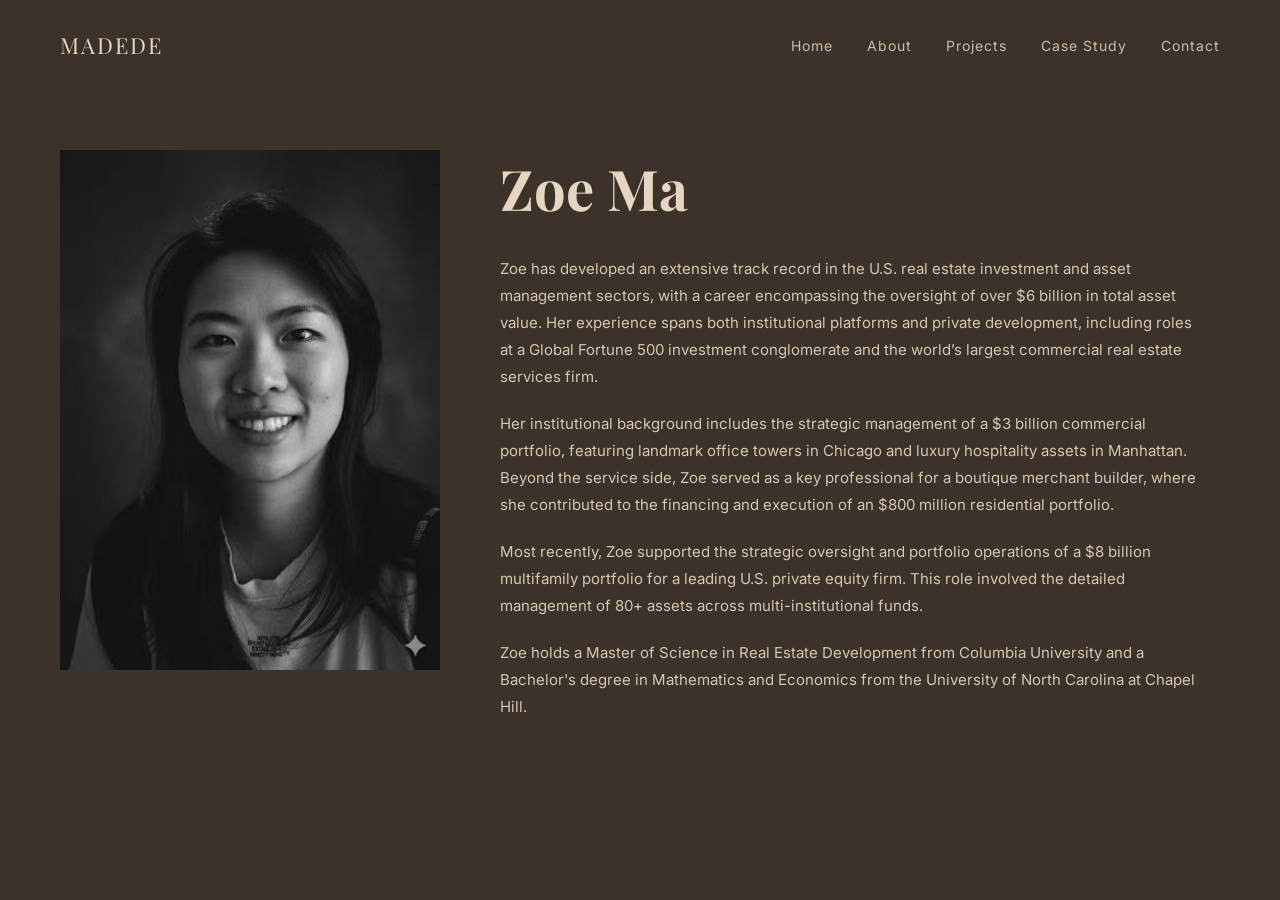
==== about.html @ 67b1635e "Add placeholder for Case study page & add projects page" ====
<!DOCTYPE html>
<html lang="en">
<head>
  <meta charset="UTF-8">
  <title>Zoe Ma | Madede</title>
  <meta name="viewport" content="width=device-width, initial-scale=1.0">

  <!-- Fonts -->
  <link href="https://fonts.googleapis.com/css2?family=Playfair+Display:wght@400;500;600&family=Inter:wght@300;400&display=swap" rel="stylesheet">

  <style>
    * {
      margin: 0;
      padding: 0;
      box-sizing: border-box;
    }

    body {
      background-color: #3b3229;
      color: #d6c7b4;
      font-family: 'Inter', sans-serif;
    }

    /* NAVIGATION */
    nav {
      display: flex;
      justify-content: space-between;
      align-items: center;
      padding: 30px 60px;
    }

    .logo {
      font-family: 'Playfair Display', serif;
      font-size: 22px;
      letter-spacing: 2px;
      color: #e6d6c1;
    }

    .nav-links a {
      margin-left: 30px;
      text-decoration: none;
      color: #cdbda8;
      font-size: 14px;
      letter-spacing: 1px;
      transition: opacity 0.3s ease;
    }

    .nav-links a:hover {
      opacity: 0.7;
    }

    /* MAIN SECTION */
    .container {
      display: flex;
      align-items: flex-start;
      padding: 60px;
      gap: 60px;
      max-width: 1400px;
      margin: auto;
    }

    .profile-image img {
      width: 380px;
      height: auto;
      object-fit: cover;
    }

    .content {
      max-width: 700px;
    }

    .content h1 {
      font-family: 'Playfair Display', serif;
      font-size: 56px;
      margin-bottom: 30px;
      color: #e6d6c1;
    }

    .content p {
      font-size: 15px;
      line-height: 1.8;
      margin-bottom: 20px;
      color: #d6c7b4;
    }

    .contact-link {
      margin-top: 20px;
      display: inline-block;
      color: #e6d6c1;
      text-decoration: underline;
      font-size: 14px;
    }

    /* Responsive */
    @media (max-width: 900px) {
      .container {
        flex-direction: column;
        padding: 40px;
      }

      .profile-image img {
        width: 100%;
      }

      .content h1 {
        font-size: 42px;
      }
    }
  </style>
</head>

<body>

  <nav>
    <div class="logo">
      MADEDE
    </div>

    <div class="nav-links">
      <a href="index.html">Home</a>
      <a href="about.html">About</a>
      <a href="projects.html">Projects</a>
      <a href="case-study.html">Case Study</a>
      <a href="contact.html">Contact</a>
    </div>
  </nav>

  <section class="container">
    <div class="profile-image">
      <img src="zoe.jpg" alt="Zoe Ma">
    </div>

    <div class="content">
      <h1>Zoe Ma</h1>

      <p>
        Zoe has developed an extensive track record in the U.S. real estate investment and asset management sectors, with a career encompassing the oversight of over $6 billion in total asset value. Her experience spans both institutional platforms and private development, including roles at a Global Fortune 500 investment conglomerate and the world’s largest commercial real estate services firm.
      </p>

      <p>
        Her institutional background includes the strategic management of a $3 billion commercial portfolio, featuring landmark office towers in Chicago and luxury hospitality assets in Manhattan. Beyond the service side, Zoe served as a key professional for a boutique merchant builder, where she contributed to the financing and execution of an $800 million residential portfolio.
      </p>

      <p>
        Most recently, Zoe supported the strategic oversight and portfolio operations of a $8 billion multifamily portfolio for a leading U.S. private equity firm. This role involved the detailed management of 80+ assets across multi-institutional funds.
      </p>

      <p>
        Zoe holds a Master of Science in Real Estate Development from Columbia University and a Bachelor's degree in Mathematics and Economics from the University of North Carolina at Chapel Hill.
      </p>

    </div>
  </section>

</body>
</html>
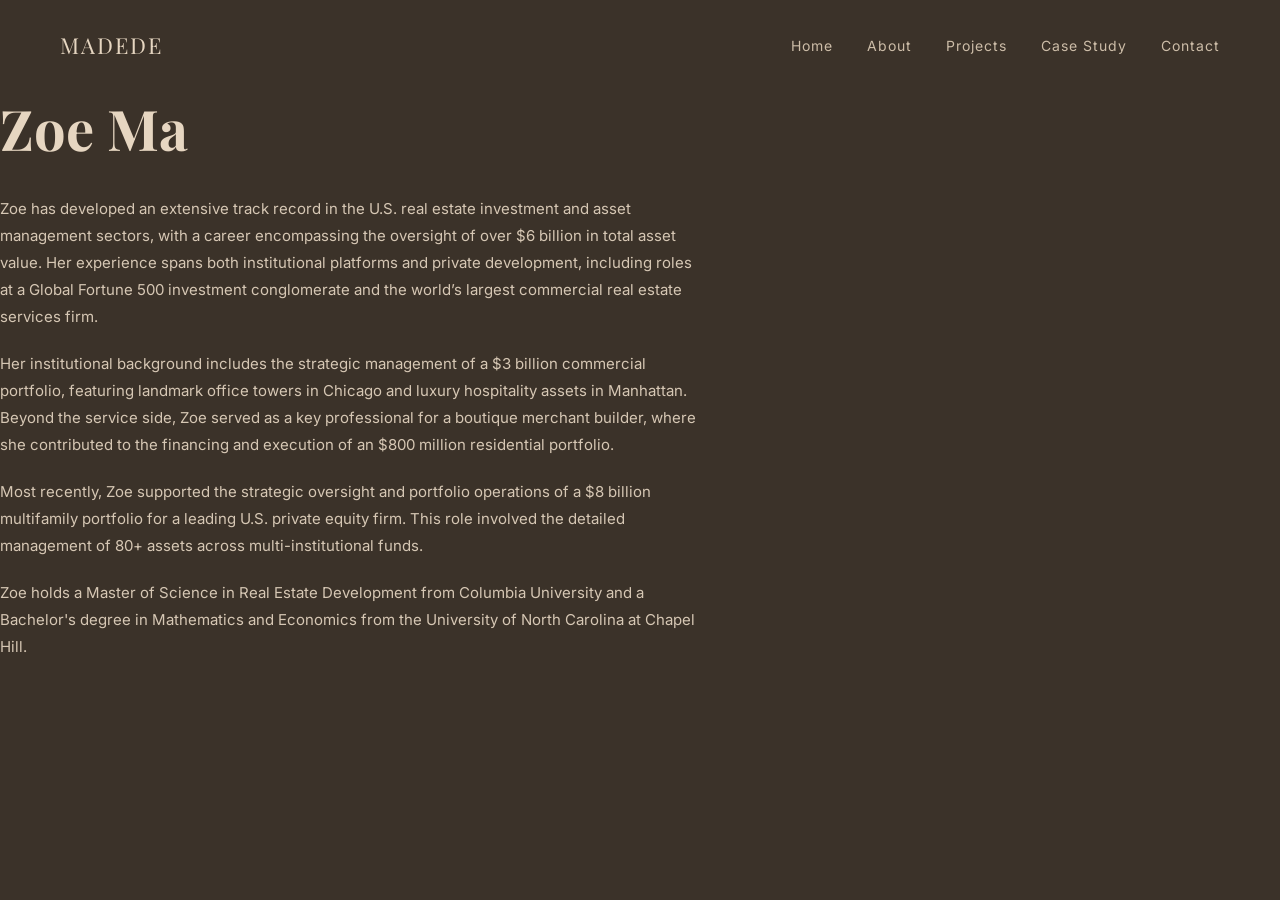
==== commit 7ffed98d: "Update about.html" ====
--- a/about.html
+++ b/about.html
@@ -29,11 +29,16 @@
       padding: 30px 60px;
     }
 
-    .logo {
+    .logo a {
       font-family: 'Playfair Display', serif;
       font-size: 22px;
       letter-spacing: 2px;
       color: #e6d6c1;
+      text-decoration: none;
+    }
+
+    .logo a:hover {
+      opacity: 0.8;
     }
 
     .nav-links a {
@@ -113,7 +118,7 @@
 
   <nav>
     <div class="logo">
-      MADEDE
+      <a href="index.html">MADEDE</a>
     </div>
 
     <div class="nav-links">
@@ -125,10 +130,10 @@
     </div>
   </nav>
 
-  <section class="container">
+  <!-- <section class="container">
     <div class="profile-image">
       <img src="zoe.jpg" alt="Zoe Ma">
-    </div>
+    </div> -->
 
     <div class="content">
       <h1>Zoe Ma</h1>
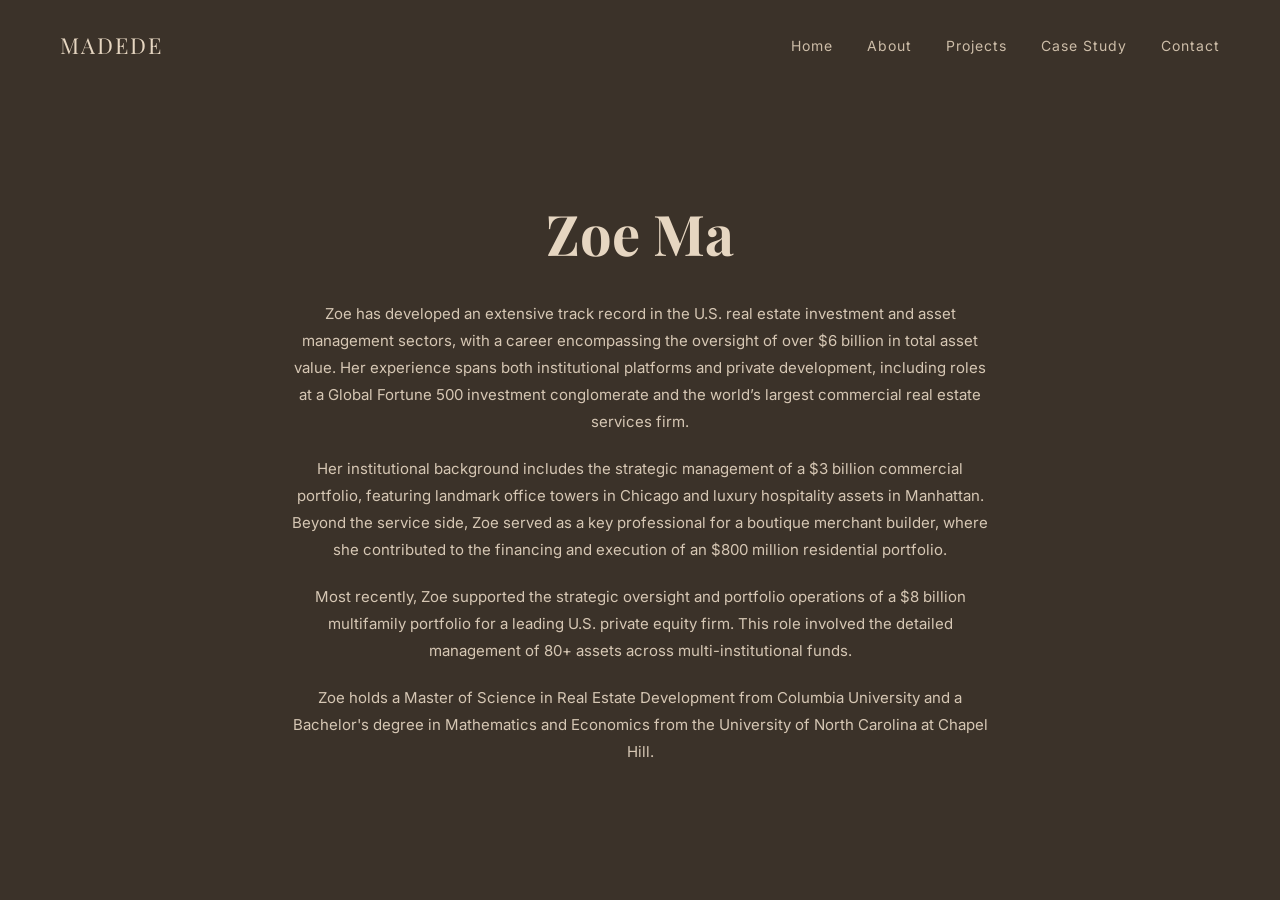
==== commit b18fba68: "Update about.html" ====
--- a/about.html
+++ b/about.html
@@ -57,17 +57,14 @@
     /* MAIN SECTION */
     .container {
       display: flex;
-      align-items: flex-start;
+      flex-direction: column;
+      align-items: center;
+      justify-content: center;
       padding: 60px;
-      gap: 60px;
-      max-width: 1400px;
+      max-width: 900px;
       margin: auto;
-    }
-
-    .profile-image img {
-      width: 380px;
-      height: auto;
-      object-fit: cover;
+      text-align: center;
+      min-height: calc(100vh - 100px);
     }
 
     .content {
@@ -99,12 +96,8 @@
     /* Responsive */
     @media (max-width: 900px) {
       .container {
-        flex-direction: column;
         padding: 40px;
-      }
-
-      .profile-image img {
-        width: 100%;
+        min-height: auto;
       }
 
       .content h1 {
@@ -130,11 +123,7 @@
     </div>
   </nav>
 
-  <!-- <section class="container">
-    <div class="profile-image">
-      <img src="zoe.jpg" alt="Zoe Ma">
-    </div> -->
-
+  <section class="container">
     <div class="content">
       <h1>Zoe Ma</h1>
 
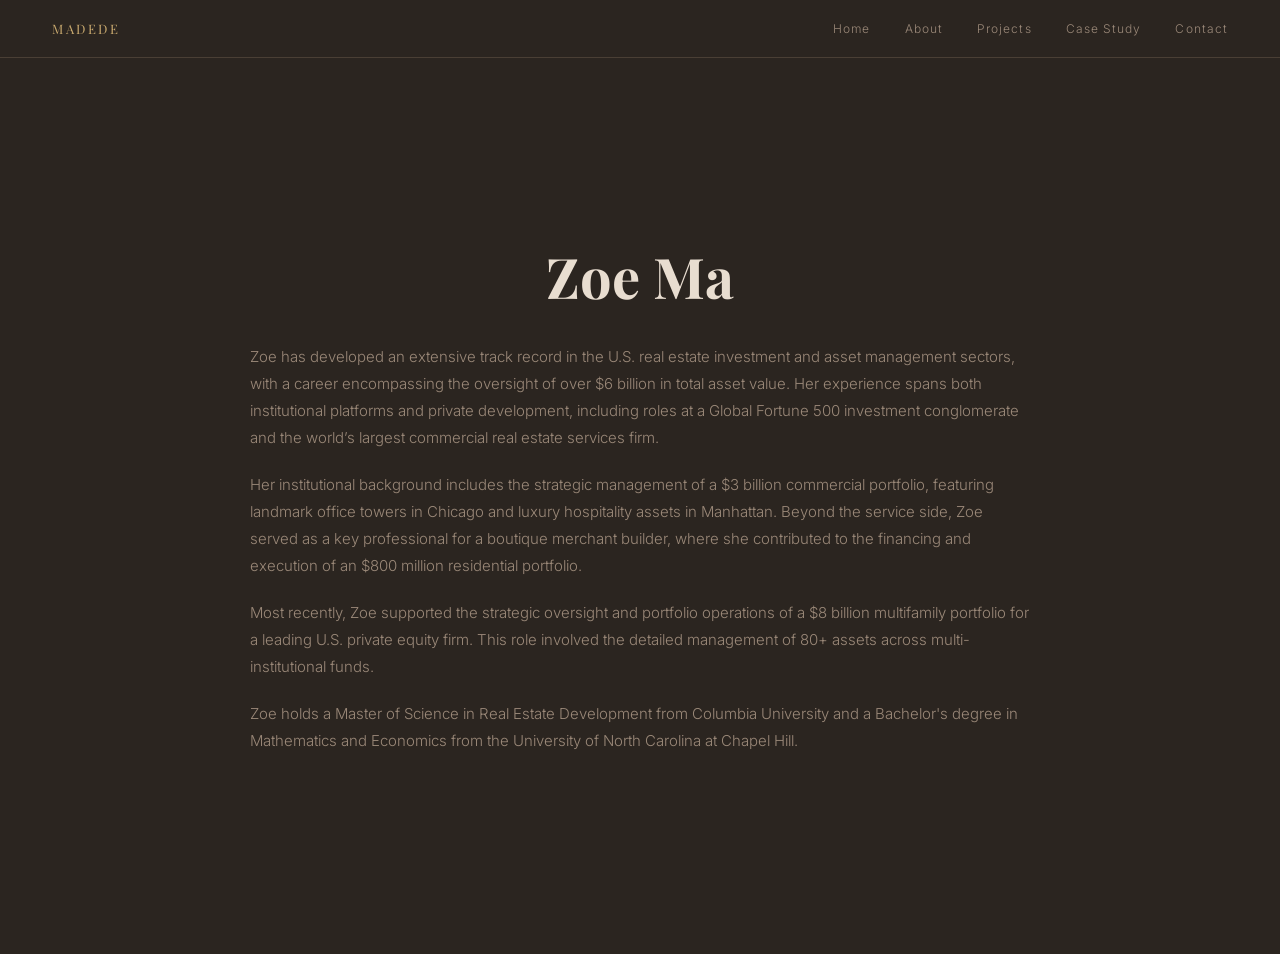
==== commit ff266527: "Consolidate styles into unified CSS file - Create style.css with all page styles and color variables" ====
--- a/about.html
+++ b/about.html
@@ -6,105 +6,9 @@
   <meta name="viewport" content="width=device-width, initial-scale=1.0">
 
   <!-- Fonts -->
-  <link href="https://fonts.googleapis.com/css2?family=Playfair+Display:wght@400;500;600&family=Inter:wght@300;400&display=swap" rel="stylesheet">
-
-  <style>
-    * {
-      margin: 0;
-      padding: 0;
-      box-sizing: border-box;
-    }
-
-    body {
-      background-color: #3b3229;
-      color: #d6c7b4;
-      font-family: 'Inter', sans-serif;
-    }
-
-    /* NAVIGATION */
-    nav {
-      display: flex;
-      justify-content: space-between;
-      align-items: center;
-      padding: 30px 60px;
-    }
-
-    .logo a {
-      font-family: 'Playfair Display', serif;
-      font-size: 22px;
-      letter-spacing: 2px;
-      color: #e6d6c1;
-      text-decoration: none;
-    }
-
-    .logo a:hover {
-      opacity: 0.8;
-    }
-
-    .nav-links a {
-      margin-left: 30px;
-      text-decoration: none;
-      color: #cdbda8;
-      font-size: 14px;
-      letter-spacing: 1px;
-      transition: opacity 0.3s ease;
-    }
-
-    .nav-links a:hover {
-      opacity: 0.7;
-    }
-
-    /* MAIN SECTION */
-    .container {
-      display: flex;
-      flex-direction: column;
-      align-items: center;
-      justify-content: center;
-      padding: 60px;
-      max-width: 900px;
-      margin: auto;
-      text-align: center;
-      min-height: calc(100vh - 100px);
-    }
-
-    .content {
-      max-width: 700px;
-    }
-
-    .content h1 {
-      font-family: 'Playfair Display', serif;
-      font-size: 56px;
-      margin-bottom: 30px;
-      color: #e6d6c1;
-    }
-
-    .content p {
-      font-size: 15px;
-      line-height: 1.8;
-      margin-bottom: 20px;
-      color: #d6c7b4;
-    }
-
-    .contact-link {
-      margin-top: 20px;
-      display: inline-block;
-      color: #e6d6c1;
-      text-decoration: underline;
-      font-size: 14px;
-    }
-
-    /* Responsive */
-    @media (max-width: 900px) {
-      .container {
-        padding: 40px;
-        min-height: auto;
-      }
-
-      .content h1 {
-        font-size: 42px;
-      }
-    }
-  </style>
+  <link href="https://fonts.googleapis.com/css2?family=Playfair+Display:ital,wght@0,400;0,500;1,400&family=Inter:wght@300;400&display=swap" rel="stylesheet">
+  <!-- Unified Stylesheet -->
+  <link rel="stylesheet" href="style.css">
 </head>
 
 <body>
--- a/style.css
+++ b/style.css
@@ -0,0 +1,749 @@
+/* ══════════════════════════════════════════════════════════════
+   MADEDE - UNIFIED STYLESHEET
+══════════════════════════════════════════════════════════════ */
+
+/* ── RESET ── */
+*, *::before, *::after {
+  box-sizing: border-box;
+  margin: 0;
+  padding: 0;
+}
+
+/* ── COLOR VARIABLES ── */
+:root {
+  --bg: #2b2520;
+  --bg2: #302a24;
+  --bg3: #362f28;
+  --border: #4a3f35;
+  --border-light: #5a4e42;
+  --cream: #e8ddd0;
+  --dim: #9a8878;
+  --dimmer: #6a5a4e;
+  --gold: #c8a96e;
+  --gold-dim: #a88a52;
+}
+
+/* ── GLOBAL ── */
+html {
+  scroll-behavior: smooth;
+}
+
+body {
+  background: var(--bg);
+  color: var(--cream);
+  font-family: 'Inter', sans-serif;
+  font-weight: 300;
+  -webkit-font-smoothing: antialiased;
+}
+
+/* ══════════════════════════════════════════════════════════════
+   NAVIGATION
+══════════════════════════════════════════════════════════════ */
+
+nav {
+  display: flex;
+  justify-content: space-between;
+  align-items: center;
+  padding: 20px 52px;
+  border-bottom: 1px solid var(--border);
+  position: sticky;
+  top: 0;
+  z-index: 200;
+  background: var(--bg);
+}
+
+.logo {
+  font-family: 'Playfair Display', serif;
+  letter-spacing: 0.2em;
+  font-size: 13px;
+  color: var(--gold);
+  text-transform: uppercase;
+  cursor: pointer;
+}
+
+.logo a {
+  color: var(--gold);
+  text-decoration: none;
+}
+
+.logo a:hover {
+  opacity: 0.8;
+}
+
+.nav-links {
+  display: flex;
+  gap: 34px;
+}
+
+.nav-links a {
+  color: var(--dim);
+  text-decoration: none;
+  font-size: 12px;
+  letter-spacing: 0.09em;
+  transition: color 0.2s;
+  cursor: pointer;
+}
+
+.nav-links a:hover,
+.nav-links a.active {
+  color: var(--cream);
+}
+
+/* ══════════════════════════════════════════════════════════════
+   HOME PAGE (INDEX)
+══════════════════════════════════════════════════════════════ */
+
+/* HERO SECTION */
+.hero {
+  position: relative;
+  height: 100vh;
+  background: url("hero.jpg") center/cover no-repeat;
+  display: flex;
+  align-items: center;
+  justify-content: center;
+}
+
+.hero::after {
+  content: "";
+  position: absolute;
+  inset: 0;
+  background: rgba(0, 0, 0, 0.3);
+}
+
+/* HERO NAV (HOME PAGE SPECIFIC) */
+.hero nav {
+  position: absolute;
+  top: 30px;
+  left: 60px;
+  right: 60px;
+  padding: 0;
+  border-bottom: none;
+  background: transparent;
+}
+
+.hero .logo a {
+  font-size: 22px;
+  letter-spacing: 2px;
+}
+
+.hero .nav-links a {
+  margin-left: 30px;
+  font-size: 14px;
+  letter-spacing: 1px;
+  color: #cdbda8;
+}
+
+.hero .nav-links a:hover {
+  opacity: 0.7;
+}
+
+/* HERO CONTENT */
+.hero-content {
+  position: relative;
+  z-index: 2;
+  max-width: 700px;
+  text-align: left;
+  padding: 0 40px;
+}
+
+.hero-content h1 {
+  font-family: 'Playfair Display', serif;
+  font-size: 64px;
+  font-weight: 500;
+  margin-bottom: 20px;
+}
+
+.hero-content p {
+  font-size: 15px;
+  line-height: 1.8;
+  color: #e6e6e6;
+}
+
+/* ══════════════════════════════════════════════════════════════
+   COMMON CONTAINER LAYOUT (ABOUT, CONTACT, CASE-STUDY)
+══════════════════════════════════════════════════════════════ */
+
+.container {
+  padding: 60px;
+  max-width: 900px;
+  margin: 120px auto;
+  text-align: center;
+}
+
+.container.hero-style {
+  min-height: calc(100vh - 100px);
+  display: flex;
+  flex-direction: column;
+  align-items: center;
+  justify-content: center;
+}
+
+.container h1 {
+  font-family: 'Playfair Display', serif;
+  font-size: 56px;
+  margin-bottom: 30px;
+  color: var(--cream);
+}
+
+.container p {
+  font-size: 15px;
+  line-height: 1.8;
+  margin-bottom: 20px;
+  color: var(--dim);
+  text-align: left;
+}
+
+/* ── CONTACT PAGE ── */
+.contact-info {
+  font-size: 16px;
+  line-height: 1.8;
+  margin-bottom: 50px;
+  text-align: left;
+}
+
+.contact-info p {
+  margin-bottom: 15px;
+}
+
+.label {
+  font-weight: 400;
+  color: var(--cream);
+  letter-spacing: 0.5px;
+}
+
+.value {
+  color: var(--dim);
+}
+
+.divider {
+  height: 1px;
+  background-color: rgba(230, 214, 193, 0.2);
+  margin: 50px 0;
+}
+
+.note {
+  font-size: 14px;
+  color: #bfae98;
+  line-height: 1.6;
+  text-align: left;
+}
+
+/* ── CASE STUDY PAGE ── */
+.coming-soon {
+  font-size: 18px;
+  letter-spacing: 1px;
+  color: #bfae98;
+}
+
+/* ══════════════════════════════════════════════════════════════
+   PROJECTS PAGE
+══════════════════════════════════════════════════════════════ */
+
+/* VIEWS */
+.view {
+  display: none;
+}
+
+.view.active {
+  display: block;
+}
+
+/* PROJECTS LIST */
+.list-wrap {
+  padding: 56px 52px 80px;
+}
+
+.list-wrap h1 {
+  font-family: 'Playfair Display', serif;
+  font-size: 40px;
+  font-weight: 400;
+  margin-bottom: 52px;
+}
+
+.section-head {
+  font-family: 'Playfair Display', serif;
+  font-size: 15px;
+  font-weight: 400;
+  color: var(--dim);
+  letter-spacing: 0.04em;
+  margin-bottom: 20px;
+  padding-bottom: 14px;
+  border-bottom: 1px solid var(--border);
+}
+
+.status-block {
+  margin-bottom: 56px;
+}
+
+/* GRID */
+.card-grid {
+  display: grid;
+  grid-template-columns: repeat(3, 1fr);
+  gap: 16px;
+}
+
+.card-grid.two {
+  grid-template-columns: repeat(2, 1fr);
+}
+
+.card-grid.one {
+  grid-template-columns: 1fr;
+  max-width: 520px;
+}
+
+/* IMAGE CARD */
+.card-img {
+  border: 1px solid var(--border);
+  cursor: pointer;
+  overflow: hidden;
+  transition: border-color 0.25s;
+}
+
+.card-img:hover {
+  border-color: var(--gold);
+}
+
+.card-img:hover .card-cover {
+  transform: scale(1.04);
+}
+
+.card-cover-wrap {
+  height: 175px;
+  overflow: hidden;
+  position: relative;
+}
+
+.card-cover {
+  width: 100%;
+  height: 100%;
+  object-fit: cover;
+  display: block;
+  filter: brightness(0.5) sepia(0.15);
+  transition: transform 0.5s ease, filter 0.3s;
+}
+
+.card-img:hover .card-cover {
+  filter: brightness(0.62) sepia(0.08);
+}
+
+.card-fade {
+  position: absolute;
+  bottom: 0;
+  left: 0;
+  right: 0;
+  height: 50px;
+  background: linear-gradient(transparent, var(--bg2));
+}
+
+.card-body {
+  padding: 16px 20px 20px;
+  background: var(--bg2);
+}
+
+/* TEXT CARD */
+.card-text {
+  border: 1px solid var(--border);
+  cursor: pointer;
+  padding: 26px 24px 24px;
+  background: var(--bg2);
+  transition: border-color 0.25s;
+}
+
+.card-text:hover {
+  border-color: var(--gold);
+}
+
+/* SHARED CARD CONTENT */
+.c-tag {
+  display: inline-block;
+  font-size: 9.5px;
+  letter-spacing: 0.13em;
+  text-transform: uppercase;
+  color: var(--gold);
+  border: 1px solid var(--gold-dim);
+  padding: 3px 9px;
+  margin-bottom: 13px;
+  opacity: 0.9;
+}
+
+.c-title {
+  font-family: 'Playfair Display', serif;
+  font-size: 15px;
+  font-weight: 400;
+  line-height: 1.35;
+  margin-bottom: 7px;
+  color: var(--cream);
+}
+
+.c-sub {
+  font-size: 11.5px;
+  color: var(--dim);
+  letter-spacing: 0.03em;
+}
+
+/* DETAIL PAGE */
+.back-btn {
+  display: inline-flex;
+  align-items: center;
+  gap: 8px;
+  font-size: 11px;
+  letter-spacing: 0.1em;
+  text-transform: uppercase;
+  color: var(--dim);
+  cursor: pointer;
+  padding: 20px 52px;
+  border-bottom: 1px solid var(--border);
+  transition: color 0.2s;
+  width: 100%;
+}
+
+.back-btn:hover {
+  color: var(--gold);
+}
+
+.back-btn::before {
+  content: '←';
+  font-size: 13px;
+}
+
+/* HERO (DETAIL PAGE) */
+.hero-detail {
+  position: relative;
+  height: 460px;
+  overflow: hidden;
+}
+
+.hero-img {
+  width: 100%;
+  height: 100%;
+  object-fit: cover;
+  display: block;
+  filter: brightness(0.42) sepia(0.14);
+}
+
+.hero-grad {
+  position: absolute;
+  inset: 0;
+  background: linear-gradient(to bottom, transparent 35%, var(--bg) 100%);
+}
+
+.hero-text {
+  position: absolute;
+  bottom: 44px;
+  left: 60px;
+}
+
+.hero-tag {
+  display: inline-block;
+  font-size: 9.5px;
+  letter-spacing: 0.14em;
+  text-transform: uppercase;
+  color: var(--gold);
+  border: 1px solid var(--gold-dim);
+  padding: 3px 10px;
+  margin-bottom: 12px;
+  opacity: 0.9;
+}
+
+.hero-title {
+  font-family: 'Playfair Display', serif;
+  font-size: 34px;
+  font-weight: 400;
+  color: var(--cream);
+  max-width: 560px;
+  line-height: 1.2;
+}
+
+/* NO-PHOTO HERO FALLBACK */
+.hero-placeholder {
+  width: 100%;
+  height: 100%;
+  background: linear-gradient(135deg, var(--bg3) 0%, var(--bg) 100%);
+  display: flex;
+  align-items: center;
+  justify-content: center;
+}
+
+.hero-placeholder span {
+  font-size: 10px;
+  letter-spacing: 0.15em;
+  text-transform: uppercase;
+  color: var(--dimmer);
+}
+
+/* STATS */
+.stats-bar {
+  display: flex;
+  flex-wrap: wrap;
+  border-bottom: 1px solid var(--border);
+}
+
+.stat {
+  padding: 22px 36px 22px 0;
+  margin-left: 52px;
+  border-right: 1px solid var(--border);
+}
+
+.stat:first-child {
+  margin-left: 0;
+  padding-left: 52px;
+}
+
+.stat:last-child {
+  border-right: none;
+}
+
+.stat-label {
+  font-size: 9.5px;
+  letter-spacing: 0.14em;
+  text-transform: uppercase;
+  color: var(--dim);
+  margin-bottom: 5px;
+}
+
+.stat-val {
+  font-family: 'Playfair Display', serif;
+  font-size: 18px;
+  font-weight: 400;
+  color: var(--cream);
+}
+
+/* BODY */
+.detail-body {
+  display: grid;
+  grid-template-columns: 1fr 320px;
+  gap: 64px;
+  padding: 48px 52px 80px;
+}
+
+/* DESC + PHOTOS */
+.detail-main p {
+  font-size: 13.5px;
+  line-height: 1.85;
+  color: var(--dim);
+  max-width: 600px;
+  margin-bottom: 18px;
+}
+
+/* PHOTO GRID */
+.photo-grid {
+  margin-top: 36px;
+  display: grid;
+  gap: 8px;
+}
+
+.pg-1 {
+  grid-template-columns: 1fr;
+}
+
+.pg-2 {
+  grid-template-columns: 1fr 1fr;
+}
+
+.pg-3 {
+  grid-template-columns: 1fr 1fr;
+  grid-template-rows: auto auto;
+}
+
+.pg-5 {
+  grid-template-columns: 1fr 1fr;
+  grid-template-rows: auto auto auto;
+}
+
+.ph {
+  overflow: hidden;
+  position: relative;
+}
+
+.ph img {
+  width: 100%;
+  height: 100%;
+  object-fit: cover;
+  display: block;
+  filter: brightness(0.58) sepia(0.1);
+  transition: filter 0.35s;
+}
+
+.ph:hover img {
+  filter: brightness(0.72) sepia(0.06);
+}
+
+.ph-large {
+  height: 240px;
+}
+
+.ph-med {
+  height: 150px;
+}
+
+.ph-small {
+  height: 130px;
+}
+
+.ph-span2 {
+  grid-column: 1 / -1;
+}
+
+/* PLACEHOLDER TILE */
+.ph-blank {
+  background: var(--bg3);
+  display: flex;
+  align-items: center;
+  justify-content: center;
+  height: 130px;
+}
+
+.ph-blank span {
+  font-size: 9px;
+  letter-spacing: 0.12em;
+  text-transform: uppercase;
+  color: var(--dimmer);
+}
+
+/* SIDEBAR */
+.detail-side {
+}
+
+.side-block {
+  border-top: 1px solid var(--border);
+  padding: 22px 0;
+}
+
+.side-block h4 {
+  font-size: 9.5px;
+  letter-spacing: 0.14em;
+  text-transform: uppercase;
+  color: var(--gold);
+  margin-bottom: 12px;
+}
+
+.side-block p {
+  font-size: 12.5px;
+  color: var(--dim);
+  line-height: 1.7;
+}
+
+.side-tags {
+  display: flex;
+  flex-wrap: wrap;
+  gap: 7px;
+  margin-top: 2px;
+}
+
+.stag {
+  font-size: 10.5px;
+  letter-spacing: 0.06em;
+  color: var(--dim);
+  border: 1px solid var(--border);
+  padding: 4px 11px;
+}
+
+/* ══════════════════════════════════════════════════════════════
+   RESPONSIVE
+══════════════════════════════════════════════════════════════ */
+
+@media (max-width: 900px) {
+  nav {
+    padding: 20px 40px;
+  }
+
+  .hero-content h1 {
+    font-size: 42px;
+  }
+
+  .hero nav {
+    left: 30px;
+    right: 30px;
+  }
+
+  .hero .nav-links a {
+    margin-left: 15px;
+  }
+
+  .container {
+    margin: 80px auto;
+    padding: 0 40px;
+  }
+
+  .container h1 {
+    font-size: 42px;
+  }
+
+  .detail-body {
+    grid-template-columns: 1fr;
+    gap: 40px;
+    padding: 48px 40px 80px;
+  }
+
+  .stat {
+    padding: 16px 24px 16px 0;
+    margin-left: 40px;
+  }
+
+  .stat:first-child {
+    padding-left: 40px;
+  }
+
+  .list-wrap {
+    padding: 40px 40px 60px;
+  }
+
+  .list-wrap h1 {
+    font-size: 32px;
+    margin-bottom: 36px;
+  }
+
+  .card-grid {
+    grid-template-columns: repeat(2, 1fr);
+  }
+
+  .back-btn {
+    padding: 16px 40px;
+  }
+}
+
+@media (max-width: 600px) {
+  nav {
+    padding: 16px 20px;
+  }
+
+  .hero-content {
+    padding: 0 20px;
+  }
+
+  .container {
+    padding: 0 20px;
+  }
+
+  .card-grid,
+  .card-grid.two {
+    grid-template-columns: 1fr;
+  }
+
+  .list-wrap {
+    padding: 20px;
+  }
+
+  .detail-body {
+    padding: 24px 20px;
+  }
+
+  .stats-bar {
+    flex-direction: column;
+  }
+
+  .stat {
+    margin-left: 0;
+    padding: 16px 0;
+    border-right: none;
+    border-bottom: 1px solid var(--border);
+  }
+
+  .stat:first-child {
+    padding-left: 0;
+  }
+
+  .stat:last-child {
+    border-bottom: none;
+  }
+}
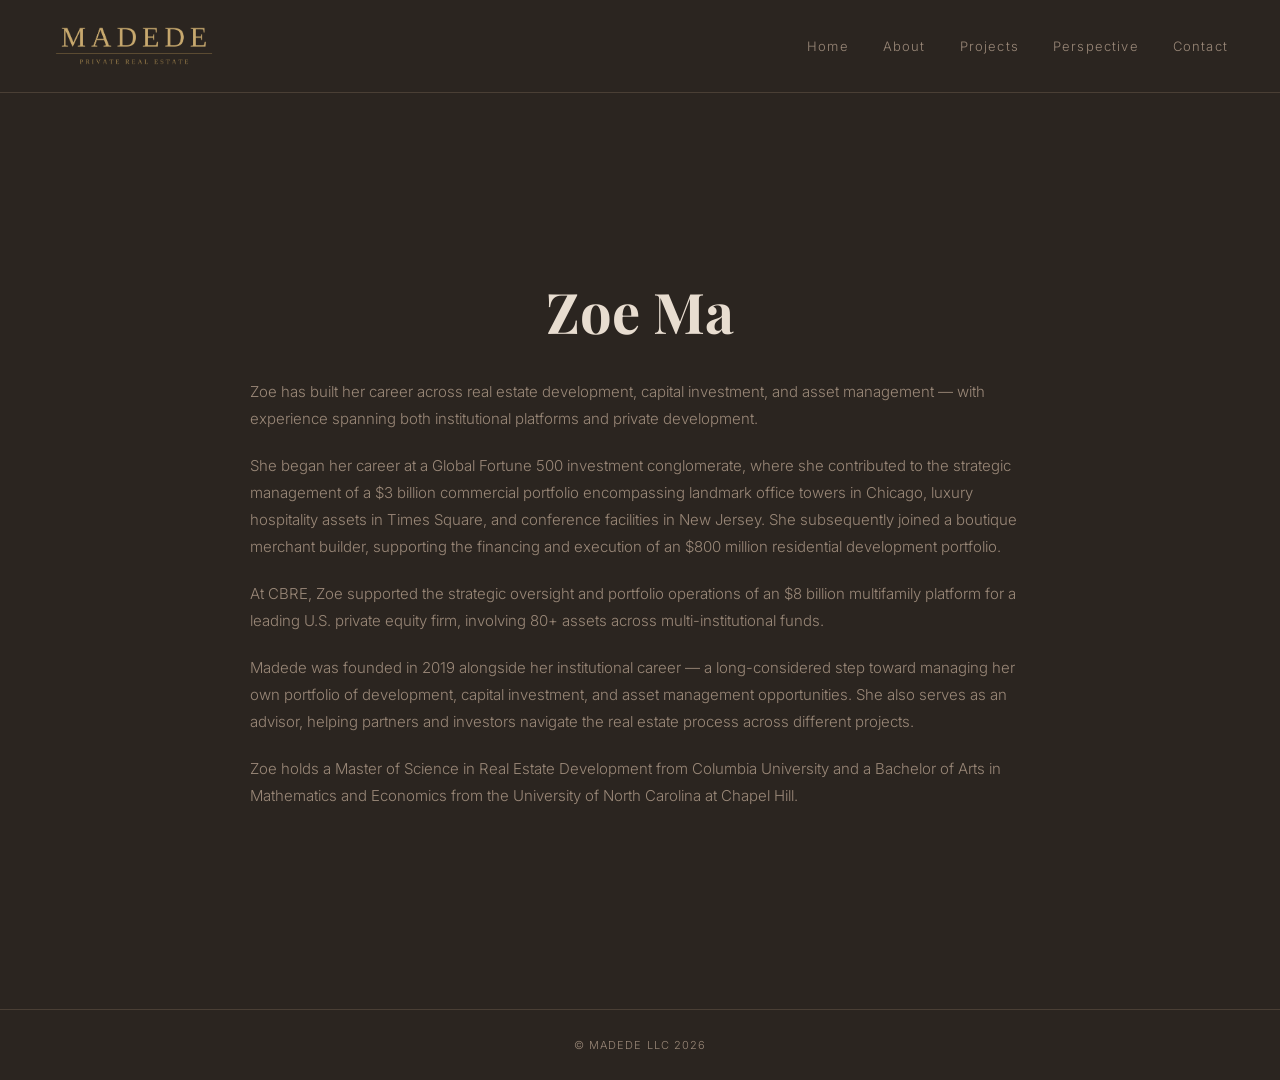
==== commit 661e3f54: "UI updates: navbar logo, footer, hero overlay, section headers, about copy, nav rename Co-Authored-B" ====
--- a/about.html
+++ b/about.html
@@ -15,14 +15,17 @@
 
   <nav>
     <div class="logo">
-      <a href="index.html">MADEDE</a>
+      <a href="index.html"><img src="madede_logo_transparent.png" alt="Madede" class="nav-logo-img"></a>
     </div>
 
+    <button class="nav-hamburger" aria-label="Menu">
+      <span></span><span></span><span></span>
+    </button>
     <div class="nav-links">
       <a href="index.html">Home</a>
       <a href="about.html">About</a>
       <a href="projects.html">Projects</a>
-      <a href="case-study.html">Case Study</a>
+      <a href="case-study.html">Perspective</a>
       <a href="contact.html">Contact</a>
     </div>
   </nav>
@@ -32,23 +35,32 @@
       <h1>Zoe Ma</h1>
 
       <p>
-        Zoe has developed an extensive track record in the U.S. real estate investment and asset management sectors, with a career encompassing the oversight of over $6 billion in total asset value. Her experience spans both institutional platforms and private development, including roles at a Global Fortune 500 investment conglomerate and the world’s largest commercial real estate services firm.
+        Zoe has built her career across real estate development, capital investment, and asset management — with experience spanning both institutional platforms and private development.
       </p>
 
       <p>
-        Her institutional background includes the strategic management of a $3 billion commercial portfolio, featuring landmark office towers in Chicago and luxury hospitality assets in Manhattan. Beyond the service side, Zoe served as a key professional for a boutique merchant builder, where she contributed to the financing and execution of an $800 million residential portfolio.
+        She began her career at a Global Fortune 500 investment conglomerate, where she contributed to the strategic management of a $3 billion commercial portfolio encompassing landmark office towers in Chicago, luxury hospitality assets in Times Square, and conference facilities in New Jersey. She subsequently joined a boutique merchant builder, supporting the financing and execution of an $800 million residential development portfolio.
       </p>
 
       <p>
-        Most recently, Zoe supported the strategic oversight and portfolio operations of a $8 billion multifamily portfolio for a leading U.S. private equity firm. This role involved the detailed management of 80+ assets across multi-institutional funds.
+        At CBRE, Zoe supported the strategic oversight and portfolio operations of an $8 billion multifamily platform for a leading U.S. private equity firm, involving 80+ assets across multi-institutional funds.
       </p>
 
       <p>
-        Zoe holds a Master of Science in Real Estate Development from Columbia University and a Bachelor's degree in Mathematics and Economics from the University of North Carolina at Chapel Hill.
+        Madede was founded in 2019 alongside her institutional career — a long-considered step toward managing her own portfolio of development, capital investment, and asset management opportunities. She also serves as an advisor, helping partners and investors navigate the real estate process across different projects.
+      </p>
+
+      <p>
+        Zoe holds a Master of Science in Real Estate Development from Columbia University and a Bachelor of Arts in Mathematics and Economics from the University of North Carolina at Chapel Hill.
       </p>
 
     </div>
   </section>
 
+<footer class="site-footer">
+  <p>&copy; Madede LLC <span class="footer-year"></span></p>
+</footer>
+
+<script src="main.js"></script>
 </body>
 </html>
--- a/style.css
+++ b/style.css
@@ -8,6 +8,34 @@
   margin: 0;
   padding: 0;
 }
+
+/* ── HAMBURGER ── */
+.nav-hamburger {
+  display: none;
+  flex-direction: column;
+  justify-content: center;
+  gap: 5px;
+  cursor: pointer;
+  background: none;
+  border: none;
+  padding: 4px;
+  z-index: 300;
+  position: relative;
+}
+
+.nav-hamburger span {
+  display: block;
+  width: 22px;
+  height: 1.5px;
+  background: var(--dim);
+  transition: transform 0.3s, opacity 0.3s;
+}
+
+.nav-hamburger.open span:nth-child(1) { transform: rotate(45deg) translate(4.5px, 4.5px); }
+.nav-hamburger.open span:nth-child(2) { opacity: 0; }
+.nav-hamburger.open span:nth-child(3) { transform: rotate(-45deg) translate(4.5px, -4.5px); }
+
+.hero .nav-hamburger span { background: var(--cream); }
 
 /* ── COLOR VARIABLES ── */
 :root {
@@ -44,7 +72,7 @@
   display: flex;
   justify-content: space-between;
   align-items: center;
-  padding: 20px 52px;
+  padding: 22px 52px;
   border-bottom: 1px solid var(--border);
   position: sticky;
   top: 0;
@@ -55,7 +83,7 @@
 .logo {
   font-family: 'Playfair Display', serif;
   letter-spacing: 0.2em;
-  font-size: 13px;
+  font-size: 17px;
   color: var(--gold);
   text-transform: uppercase;
   cursor: pointer;
@@ -70,6 +98,12 @@
   opacity: 0.8;
 }
 
+.nav-logo-img {
+  height: 48px;
+  width: auto;
+  display: block;
+}
+
 .nav-links {
   display: flex;
   gap: 34px;
@@ -78,7 +112,7 @@
 .nav-links a {
   color: var(--dim);
   text-decoration: none;
-  font-size: 12px;
+  font-size: 13px;
   letter-spacing: 0.09em;
   transition: color 0.2s;
   cursor: pointer;
@@ -107,56 +141,78 @@
   content: "";
   position: absolute;
   inset: 0;
-  background: rgba(0, 0, 0, 0.3);
+  background: rgba(0, 0, 0, 0.55);
 }
 
 /* HERO NAV (HOME PAGE SPECIFIC) */
 .hero nav {
   position: absolute;
-  top: 30px;
-  left: 60px;
-  right: 60px;
-  padding: 0;
+  top: 0;
+  left: 0;
+  right: 0;
+  padding: 22px 52px;
   border-bottom: none;
   background: transparent;
 }
 
-.hero .logo a {
-  font-size: 22px;
-  letter-spacing: 2px;
-}
-
 .hero .nav-links a {
-  margin-left: 30px;
-  font-size: 14px;
-  letter-spacing: 1px;
   color: #cdbda8;
 }
 
 .hero .nav-links a:hover {
-  opacity: 0.7;
+  color: var(--cream);
+  opacity: 1;
 }
 
 /* HERO CONTENT */
 .hero-content {
   position: relative;
   z-index: 2;
-  max-width: 700px;
+  max-width: 620px;
   text-align: left;
   padding: 0 40px;
 }
 
+.hero-eyebrow {
+  font-family: 'Inter', sans-serif;
+  font-size: 11px;
+  letter-spacing: 0.2em;
+  text-transform: uppercase;
+  color: var(--gold);
+  margin-bottom: 16px;
+}
+
 .hero-content h1 {
   font-family: 'Playfair Display', serif;
-  font-size: 64px;
+  font-size: 72px;
   font-weight: 500;
   margin-bottom: 20px;
-}
-
-.hero-content p {
+  line-height: 1.05;
+  color: #ffffff;
+}
+
+.hero-desc {
   font-size: 15px;
   line-height: 1.8;
-  color: #e6e6e6;
+  color: rgba(255, 255, 255, 0.9);
+  margin-bottom: 32px;
+}
+
+.hero-cta {
+  display: inline-block;
+  font-family: 'Inter', sans-serif;
+  font-size: 12px;
+  letter-spacing: 0.15em;
+  text-transform: uppercase;
+  color: var(--cream);
+  text-decoration: none;
+  border-bottom: 1px solid var(--gold);
+  padding-bottom: 4px;
+  transition: color 0.2s, border-color 0.2s;
+}
+
+.hero-cta:hover {
+  color: var(--gold);
 }
 
 /* ══════════════════════════════════════════════════════════════
@@ -228,6 +284,89 @@
   text-align: left;
 }
 
+/* ── CONTACT FORM ── */
+.contact-form {
+  margin-top: 40px;
+  text-align: left;
+}
+
+.form-group {
+  margin-bottom: 24px;
+}
+
+.form-label {
+  display: block;
+  font-size: 11px;
+  letter-spacing: 0.1em;
+  text-transform: uppercase;
+  color: var(--dim);
+  margin-bottom: 8px;
+}
+
+.form-input {
+  width: 100%;
+  background: var(--bg2);
+  border: 1px solid var(--border);
+  color: var(--cream);
+  font-family: 'Inter', sans-serif;
+  font-weight: 300;
+  font-size: 14px;
+  padding: 12px 16px;
+  outline: none;
+  transition: border-color 0.2s;
+  -webkit-appearance: none;
+  border-radius: 0;
+}
+
+.form-input::placeholder {
+  color: var(--dimmer);
+}
+
+.form-input:focus {
+  border-color: var(--gold-dim);
+}
+
+.form-textarea {
+  resize: vertical;
+  min-height: 140px;
+  line-height: 1.7;
+}
+
+.form-submit {
+  margin-top: 8px;
+  background: transparent;
+  border: 1px solid var(--gold-dim);
+  color: var(--gold);
+  font-family: 'Inter', sans-serif;
+  font-weight: 300;
+  font-size: 11px;
+  letter-spacing: 0.12em;
+  text-transform: uppercase;
+  padding: 13px 36px;
+  cursor: pointer;
+  transition: background 0.2s, color 0.2s;
+}
+
+.form-submit:hover {
+  background: var(--gold-dim);
+  color: var(--bg);
+}
+
+.form-submit:disabled {
+  opacity: 0.5;
+  cursor: default;
+}
+
+.form-status {
+  font-size: 13px;
+  line-height: 1.6;
+  margin-bottom: 16px;
+  min-height: 20px;
+}
+
+.form-status--ok  { color: #8abf8a; }
+.form-status--err { color: #c87e7e; }
+
 /* ── CASE STUDY PAGE ── */
 .coming-soon {
   font-size: 18px;
@@ -235,6 +374,63 @@
   color: #bfae98;
 }
 
+.content h2 {
+  font-family: 'Playfair Display', serif;
+  font-size: 24px;
+  font-weight: 400;
+  color: var(--dim);
+  margin-bottom: 30px;
+  margin-top: -10px;
+}
+
+.content h3 {
+  font-family: 'Playfair Display', serif;
+  font-size: 16px;
+  font-weight: 500;
+  color: var(--cream);
+  margin-top: 40px;
+  margin-bottom: 15px;
+  letter-spacing: 0.3px;
+}
+
+.case-study-table {
+  width: 100%;
+  border-collapse: collapse;
+  margin-bottom: 40px;
+  font-size: 15px;
+  line-height: 1.8;
+}
+
+.case-study-table tr {
+  border-bottom: 1px solid var(--border);
+}
+
+.case-study-table tr:last-child {
+  border-bottom: none;
+}
+
+.table-label {
+  padding: 14px 0 14px 0;
+  color: var(--cream);
+  font-weight: 400;
+  text-align: left;
+  width: 25%;
+  padding-right: 40px;
+}
+
+.table-value {
+  padding: 14px 0;
+  color: var(--dim);
+  text-align: left;
+}
+
+.case-divider {
+  border: none;
+  height: 1px;
+  background-color: var(--border);
+  margin: 40px 0;
+}
+
 /* ══════════════════════════════════════════════════════════════
    PROJECTS PAGE
 ══════════════════════════════════════════════════════════════ */
@@ -262,17 +458,19 @@
 
 .section-head {
   font-family: 'Playfair Display', serif;
-  font-size: 15px;
+  font-size: 28px;
   font-weight: 400;
-  color: var(--dim);
-  letter-spacing: 0.04em;
-  margin-bottom: 20px;
-  padding-bottom: 14px;
+  color: var(--cream);
+  letter-spacing: 0.02em;
+  margin-bottom: 24px;
+  padding-bottom: 16px;
   border-bottom: 1px solid var(--border);
+  padding-left: 16px;
+  border-left: 3px solid var(--gold);
 }
 
 .status-block {
-  margin-bottom: 56px;
+  margin-bottom: 64px;
 }
 
 /* GRID */
@@ -289,6 +487,14 @@
 .card-grid.one {
   grid-template-columns: 1fr;
   max-width: 520px;
+}
+
+/* make anchor cards behave like block elements */
+a.card-img,
+a.card-text {
+  display: block;
+  text-decoration: none;
+  color: inherit;
 }
 
 /* IMAGE CARD */
@@ -648,16 +854,11 @@
   }
 
   .hero-content h1 {
-    font-size: 42px;
+    font-size: 52px;
   }
 
   .hero nav {
-    left: 30px;
-    right: 30px;
-  }
-
-  .hero .nav-links a {
-    margin-left: 15px;
+    padding: 22px 30px;
   }
 
   .container {
@@ -705,10 +906,70 @@
 @media (max-width: 600px) {
   nav {
     padding: 16px 20px;
+    position: relative;
+  }
+
+  /* show hamburger, hide inline links */
+  .nav-hamburger {
+    display: flex;
+  }
+
+  .nav-links {
+    display: none;
+    position: absolute;
+    top: 100%;
+    left: 0;
+    right: 0;
+    flex-direction: column;
+    background: var(--bg);
+    border-bottom: 1px solid var(--border);
+    padding: 0 20px;
+    z-index: 100;
+  }
+
+  .nav-links.open {
+    display: flex;
+  }
+
+  .nav-links a {
+    padding: 14px 0;
+    font-size: 13px;
+    letter-spacing: 0.08em;
+    margin-left: 0 !important;
+    border-bottom: 1px solid var(--border);
+  }
+
+  .nav-links a:last-child {
+    border-bottom: none;
+  }
+
+  /* hero nav mobile */
+  .hero nav {
+    left: 0;
+    right: 0;
+    padding: 16px 20px;
+  }
+
+  .hero .nav-links {
+    background: rgba(43, 37, 32, 0.97);
   }
 
   .hero-content {
     padding: 0 20px;
+  }
+
+  .hero-content h1 {
+    font-size: 40px;
+  }
+
+  .hero-text {
+    left: 20px;
+    bottom: 24px;
+  }
+
+  .hero-title {
+    font-size: 24px;
+    max-width: 100%;
   }
 
   .container {
@@ -747,3 +1008,18 @@
     border-bottom: none;
   }
 }
+
+/* ══════════════════════════════════════════════════════════════
+   FOOTER
+══════════════════════════════════════════════════════════════ */
+
+.site-footer {
+  text-align: center;
+  padding: 28px 52px;
+  border-top: 1px solid var(--border);
+  font-size: 11px;
+  letter-spacing: 0.1em;
+  text-transform: uppercase;
+  color: var(--dim);
+}
+}
